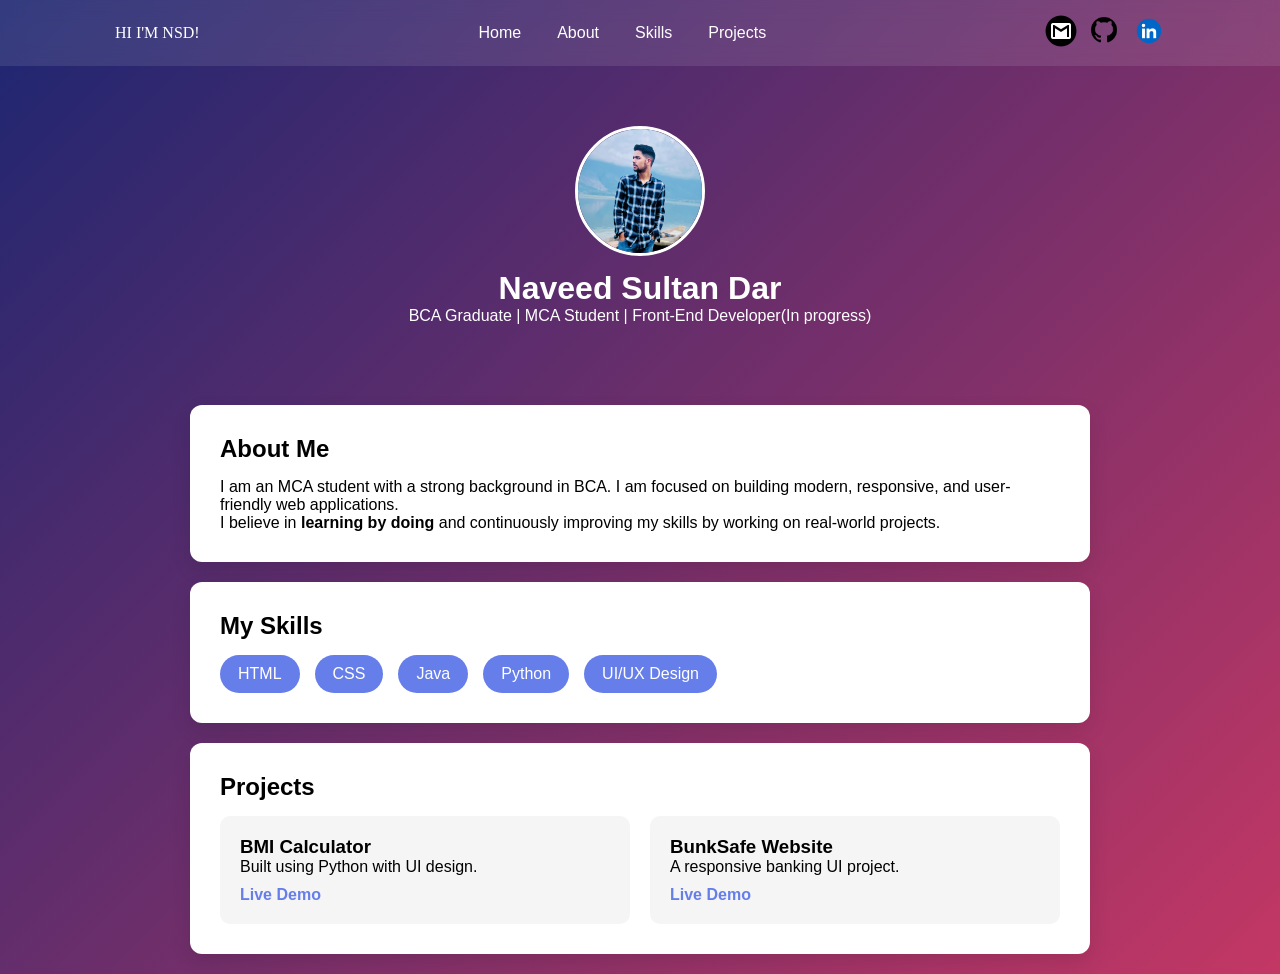
==== index.html @ da2072bf "updated ui" ====
<!DOCTYPE html>
<html lang="en">
<head>
    <meta charset="UTF-8">
    <meta name="author" content="Naveed Sultan">
    <meta name="viewport" content="width=device-width, initial-scale=1.0">
    <title>Naveed Sultan | Portfolio</title>
    <link rel="stylesheet" href="style.css?v=6">
    <link rel="shortcut icon" href="pics/nsd.jpg" type="image/x-icon">
</head>

<body>

<!-- NAVBAR -->
<nav class="navbar">
    <div class="nav-container">

        <p class="logo">HI I'M NSD!</p>

        <ul class="links">
            <li><a href="#">Home</a></li>
            <li><a href="#about">About</a></li>
            <li><a href="#skills">Skills</a></li>
            <li><a href="#projects">Projects</a></li>
        </ul>

        <!-- SOCIALS TOP -->
        <div class="nav-socials">
            <a href="mailto:naveeddar850@gmail.com">
                <img src="pics/gmail.png" alt="gmail">
            </a>
            <a href="https://github.com/naveeddar-codes" target="_blank">
                <img src="pics/github.png" alt="github">
            </a>
            <a href="https://www.linkedin.com/in/naveed-sultan-ba9725393/" target="_blank">
                <img src="pics/linkedin.png" alt="linkedin">
            </a>
        </div>

    </div>
</nav>

<!-- HERO -->
<header class="intro">
    <img src="pics/profile.jpg" alt="Profile" class="profile-img">
    <h1>Naveed Sultan Dar</h1>
    <p>BCA Graduate | MCA Student | Front-End Developer(In progress)</p>
</header>

<!-- ABOUT -->
<section id="about">
    <h2>About Me</h2>
    <p>
        I am an MCA student with a strong background in BCA. I am focused on building
        modern, responsive, and user-friendly web applications.
    </p>
    <p>
        I believe in <strong>learning by doing</strong> and continuously improving my skills by
        working on real-world projects.
    </p>
</section>

<!-- SKILLS -->
<section id="skills">
    <h2>My Skills</h2>

    <div class="skills-container">

        <a href="https://developer.mozilla.org/en-US/docs/Web/HTML" target="_blank" class="skill-card">HTML</a>

        <a href="https://developer.mozilla.org/en-US/docs/Web/CSS" target="_blank" class="skill-card">CSS</a>

        <a href="https://www.java.com/" target="_blank" class="skill-card">Java</a>

        <a href="https://www.python.org/" target="_blank" class="skill-card">Python</a>

        <a href="#" class="skill-card">UI/UX Design</a>

    </div>
</section>

<!-- PROJECTS -->
<section id="projects">
    <h2>Projects</h2>

    <div class="projects-container">

        <!-- BMI -->
        <div class="project-card">
            <h3>BMI Calculator</h3>
            <p>Built using Python with UI design.</p>
            <a href="https://bmi-calculator-1ryn.onrender.com/" target="_blank">Live Demo</a>
        </div>

        <!-- MARS BANK -->
        <div class="project-card">
            <h3>BunkSafe Website</h3>
            <p>A responsive banking UI project.</p>
            <a href="https://bunksafe.onrender.com/" target="_blank">Live Demo</a>
        </div>

   

    </div>
</section>

</body>
</html>
---- style.css ----
/* RESET */
* {
    margin: 0;
    padding: 0;
    box-sizing: border-box;
}

/* BODY */
body {
    font-family: 'Segoe UI', sans-serif;
    background: linear-gradient(135deg, #1d2671, #c33764);
}

/* NAVBAR */
.navbar {
    position: sticky;
    top: 0;
    background: rgba(255,255,255,0.1);
    backdrop-filter: blur(10px);
}

.nav-container {
    display: flex;
    justify-content: space-between;
    align-items: center;
    padding: 15px 25px;
    max-width: 1100px;
    margin: auto;
    flex-wrap: wrap;
}

/* LOGO */
.logo {
    color: white;
    font-family: cursive;
}

/* LINKS */
.links {
    display: flex;
    gap: 12px;
    list-style: none;
    flex-wrap: wrap;
}

.links a {
    color: white;
    text-decoration: none;
    padding: 6px 12px;
    border-radius: 20px;
    transition: 0.3s;
}

.links a:hover {
    background: white;
    color: black;
}

/* SOCIALS */
.nav-socials {
    display: flex;
    gap: 12px;
}

.nav-socials img {
    width: 32px;
    transition: 0.3s;
}

.nav-socials img:hover {
    transform: scale(1.2);
    filter: drop-shadow(0 0 6px rgba(255,255,255,0.8));
}

/* HERO */
.intro {
    text-align: center;
    padding: 60px 20px;
    color: white;
}

.profile-img {
    width: 130px;
    border-radius: 50%;
    border: 3px solid white;
    margin-bottom: 10px;
}

/* SECTIONS */
section {
    background: white;
    margin: 20px auto;
    padding: 30px;
    border-radius: 12px;
    max-width: 900px;
    box-shadow: 0 8px 20px rgba(0,0,0,0.1);
}

h2 {
    margin-bottom: 15px;
}

/* SKILLS */
.skills-container {
    display: flex;
    flex-wrap: wrap;
    gap: 15px;
}

.skill-card {
    background: #667eea;
    color: white;
    padding: 10px 18px;
    border-radius: 25px;
    text-decoration: none;
    transition: 0.3s;
}

.skill-card:hover {
    background: #764ba2;
    transform: scale(1.1);
}

/* PROJECTS */
.projects-container {
    display: flex;
    flex-wrap: wrap;
    gap: 20px;
}

.project-card {
    flex: 1 1 250px;
    background: #f5f5f5;
    padding: 20px;
    border-radius: 10px;
    transition: 0.3s;
}

.project-card:hover {
    transform: translateY(-5px);
}

.project-card a {
    display: inline-block;
    margin-top: 10px;
    text-decoration: none;
    color: #667eea;
    font-weight: bold;
}

/* MOBILE */
@media (max-width: 700px) {
    .nav-container {
        flex-direction: column;
        gap: 10px;
    }

    .links {
        justify-content: center;
    }

    .nav-socials {
        justify-content: center;
    }

    section {
        margin: 15px;
    }
}
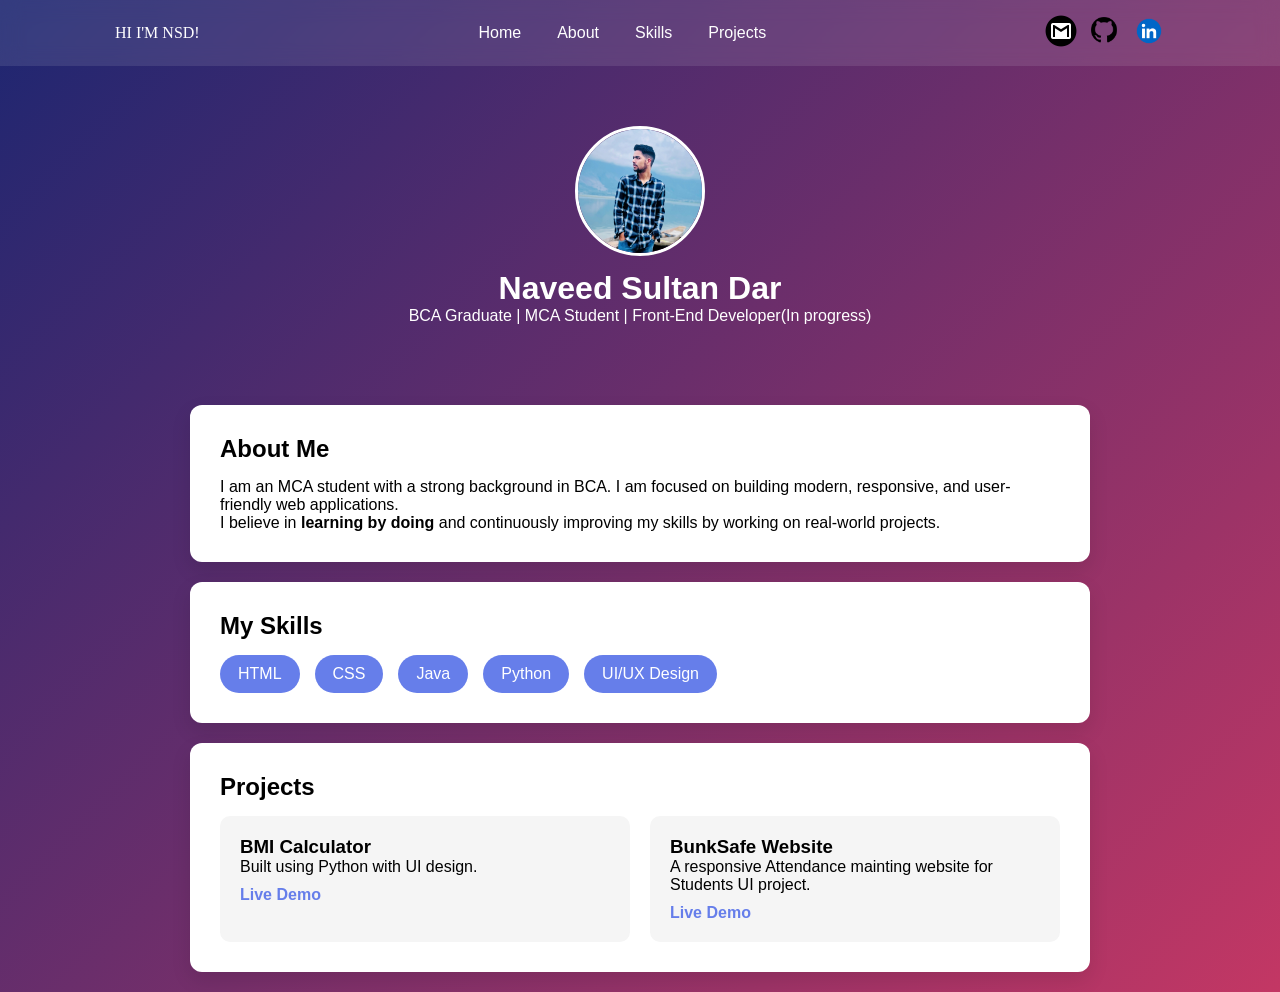
==== commit 64775ef7: "para updated" ====
--- a/index.html
+++ b/index.html
@@ -95,7 +95,7 @@
         <!-- MARS BANK -->
         <div class="project-card">
             <h3>BunkSafe Website</h3>
-            <p>A responsive banking UI project.</p>
+            <p>A responsive Attendance mainting website for Students UI project.</p>
             <a href="https://bunksafe.onrender.com/" target="_blank">Live Demo</a>
         </div>
 
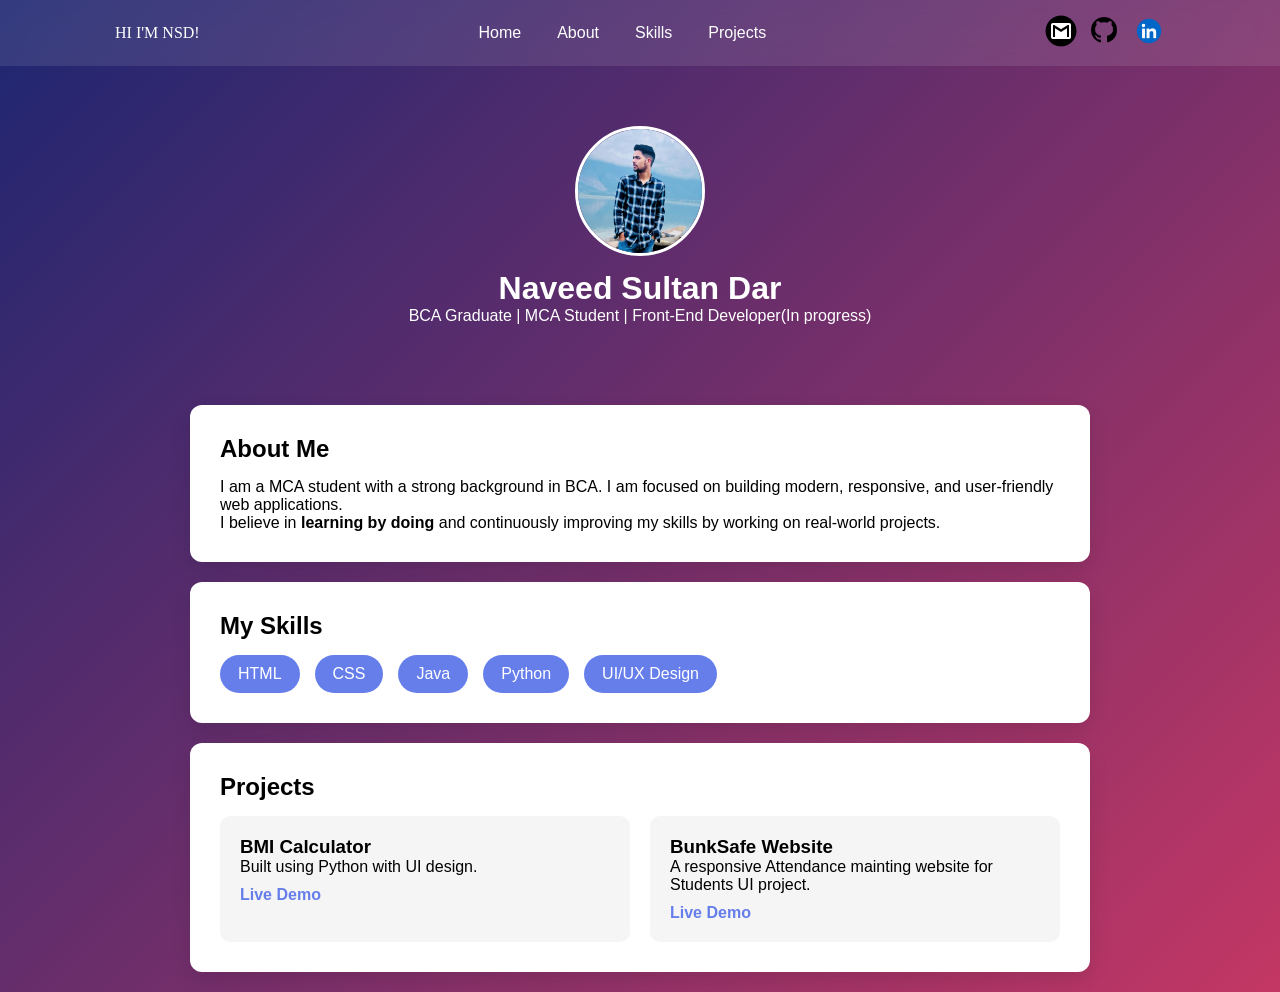
==== commit 093212e7: "about update" ====
--- a/index.html
+++ b/index.html
@@ -51,7 +51,7 @@
 <section id="about">
     <h2>About Me</h2>
     <p>
-        I am an MCA student with a strong background in BCA. I am focused on building
+        I am a MCA student with a strong background in BCA. I am focused on building
         modern, responsive, and user-friendly web applications.
     </p>
     <p>
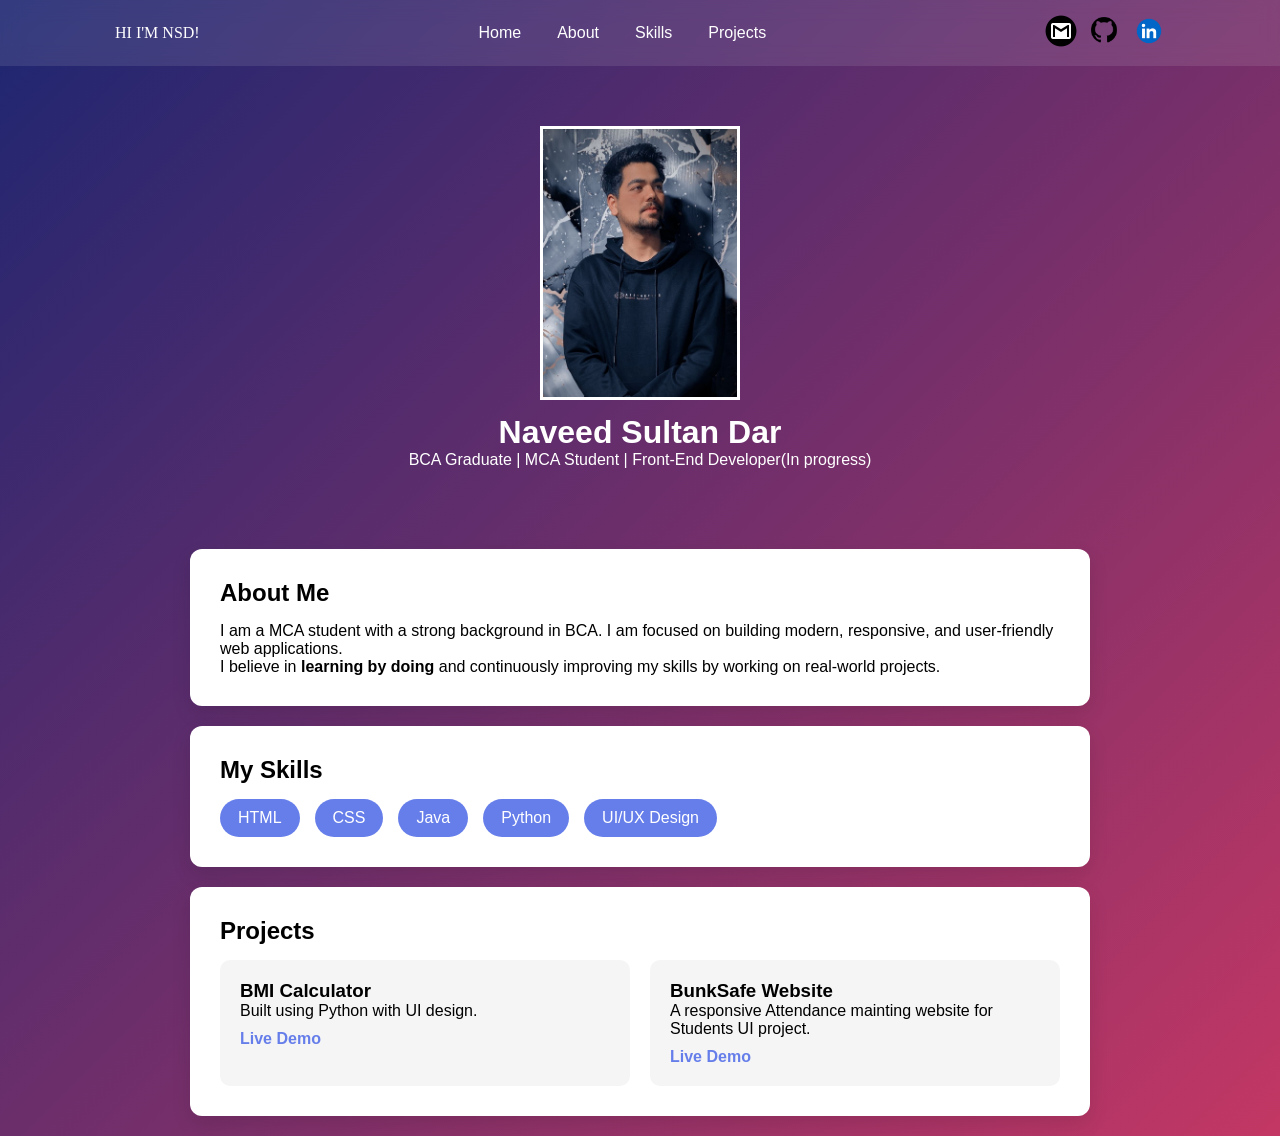
==== commit be9c2f88: "meta desc  added" ====
--- a/index.html
+++ b/index.html
@@ -4,6 +4,7 @@
     <meta charset="UTF-8">
     <meta name="author" content="Naveed Sultan">
     <meta name="viewport" content="width=device-width, initial-scale=1.0">
+    <meta name="description" content="Portfolio, Naveed Sultan, Frontend Developer">
     <title>Naveed Sultan | Portfolio</title>
     <link rel="stylesheet" href="style.css?v=6">
     <link rel="shortcut icon" href="pics/nsd.jpg" type="image/x-icon">
--- a/style.css
+++ b/style.css
@@ -80,8 +80,8 @@
 }
 
 .profile-img {
-    width: 130px;
-    border-radius: 50%;
+    width: 200px;
+    border-radius: 0%;
     border: 3px solid white;
     margin-bottom: 10px;
 }
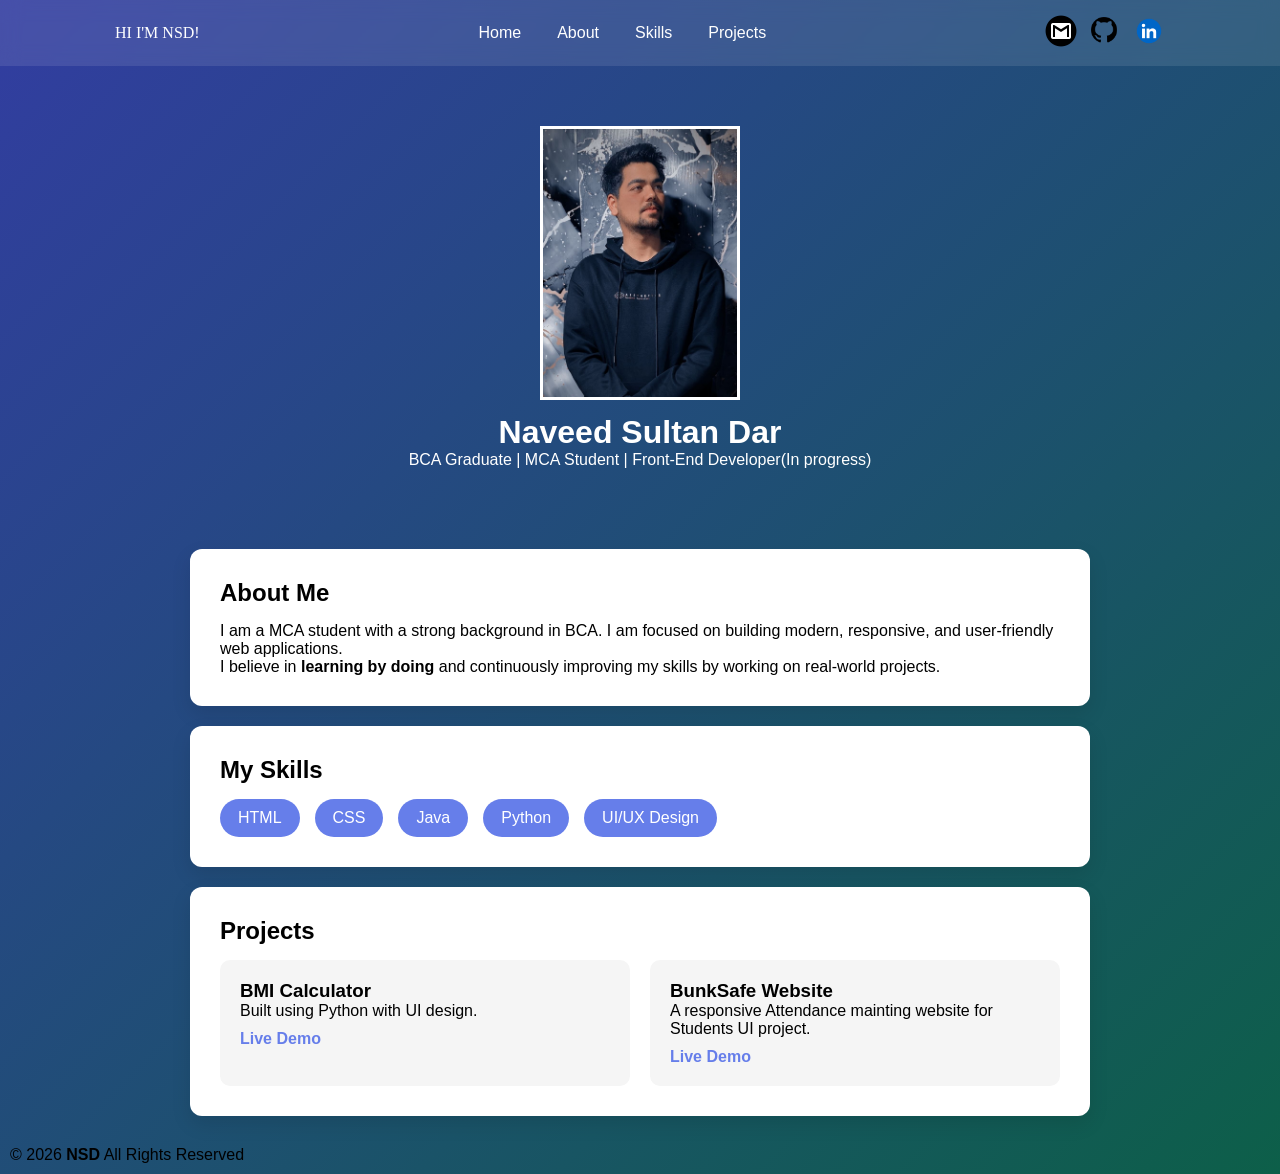
==== commit b33e07b6: "added footer and changed background color" ====
--- a/index.html
+++ b/index.html
@@ -104,6 +104,10 @@
 
     </div>
 </section>
+<footer>
+    <p>&copy; 2026 <strong>NSD</strong> All Rights Reserved</p>
+</footer>
+<script src="script.js"></script>
 
 </body>
 </html>
--- a/style.css
+++ b/style.css
@@ -8,7 +8,7 @@
 /* BODY */
 body {
     font-family: 'Segoe UI', sans-serif;
-    background: linear-gradient(135deg, #1d2671, #c33764);
+    background: linear-gradient(135deg, #323da1, #0d5f49);
 }
 
 /* NAVBAR */
@@ -166,4 +166,8 @@
     section {
         margin: 15px;
     }
+}
+
+footer{
+    padding: 10px;;
 }
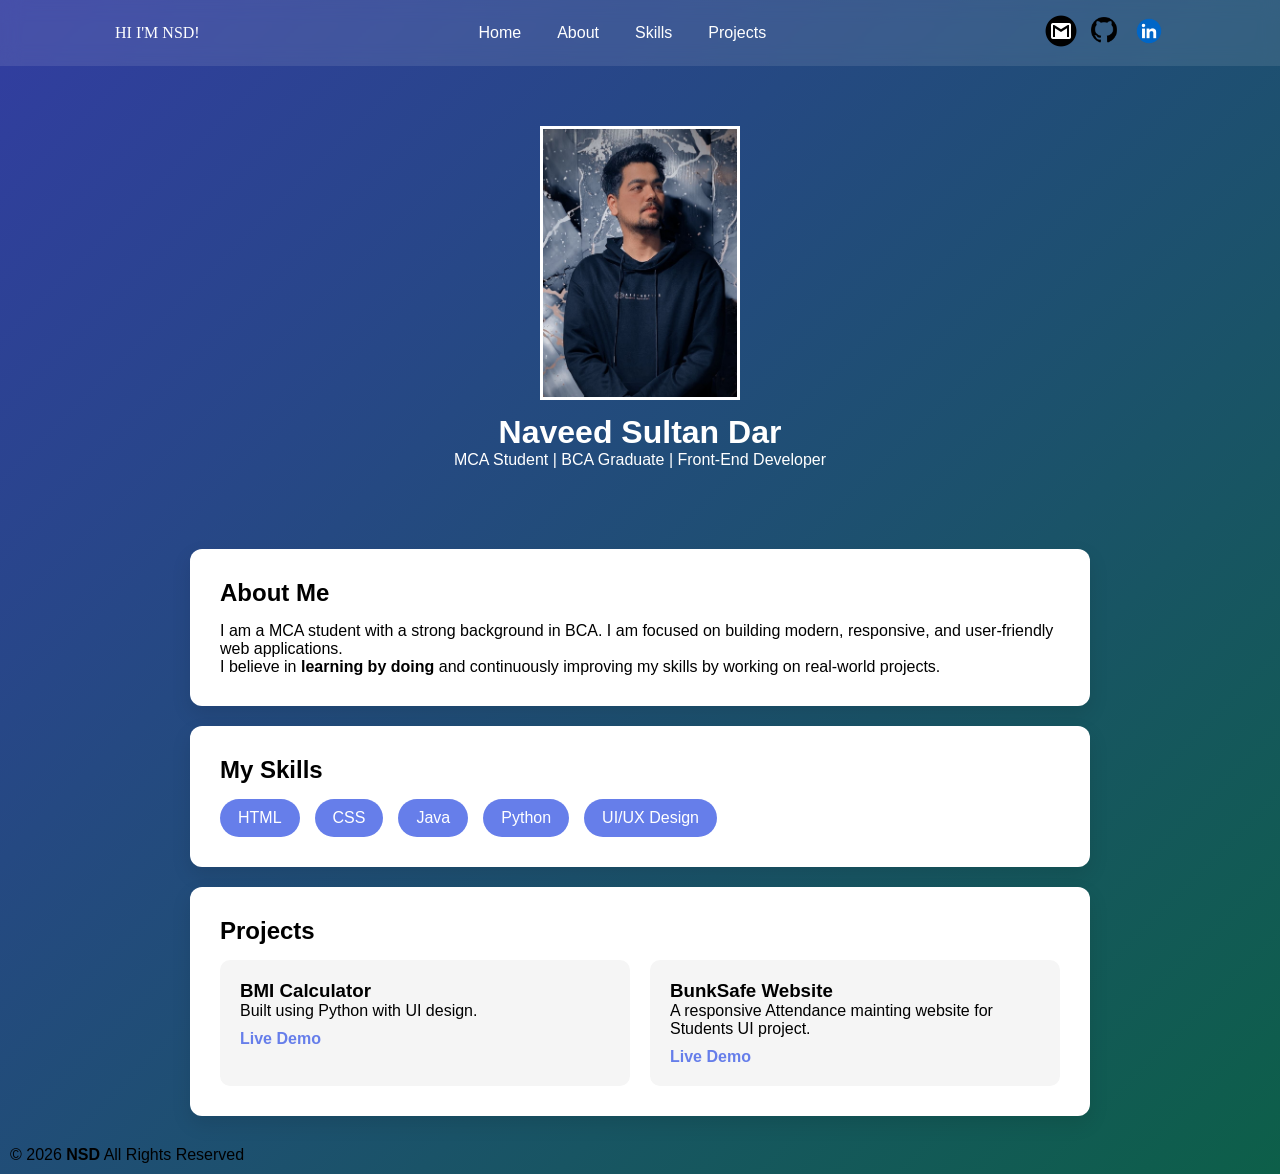
==== commit 79cec4f1: "changed bio" ====
--- a/index.html
+++ b/index.html
@@ -45,7 +45,7 @@
 <header class="intro">
     <img src="pics/profile.jpg" alt="Profile" class="profile-img">
     <h1>Naveed Sultan Dar</h1>
-    <p>BCA Graduate | MCA Student | Front-End Developer(In progress)</p>
+    <p>MCA Student | BCA Graduate | Front-End Developer</p>
 </header>
 
 <!-- ABOUT -->
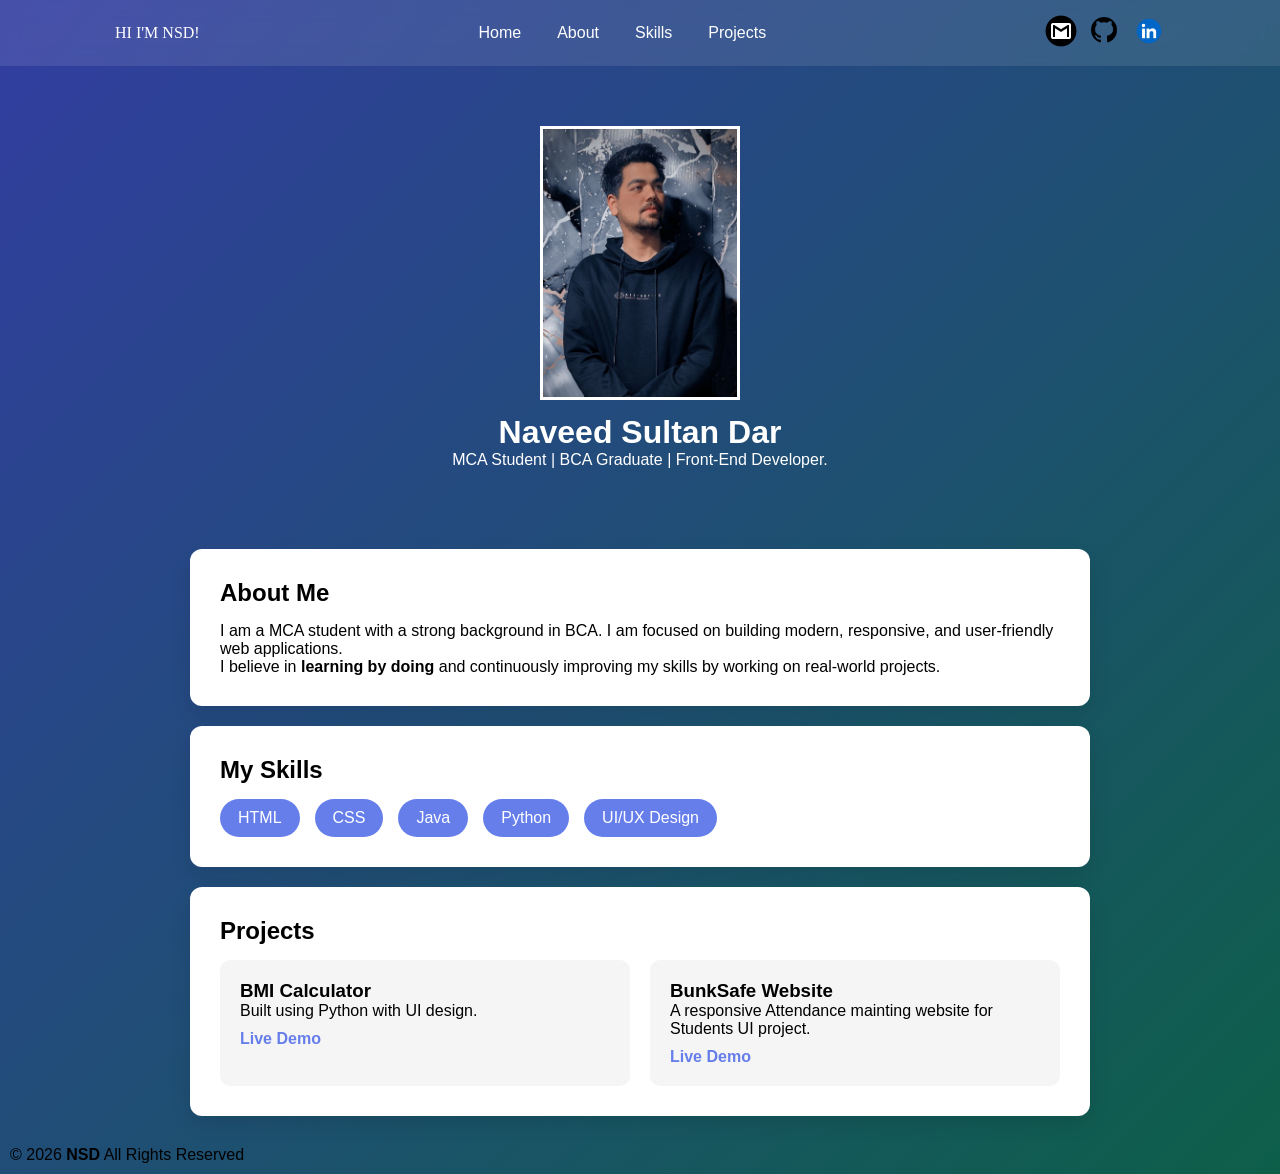
==== commit 68258d18: "testing my first branch" ====
--- a/index.html
+++ b/index.html
@@ -45,7 +45,7 @@
 <header class="intro">
     <img src="pics/profile.jpg" alt="Profile" class="profile-img">
     <h1>Naveed Sultan Dar</h1>
-    <p>MCA Student | BCA Graduate | Front-End Developer</p>
+    <p>MCA Student | BCA Graduate | Front-End Developer.</p>
 </header>
 
 <!-- ABOUT -->
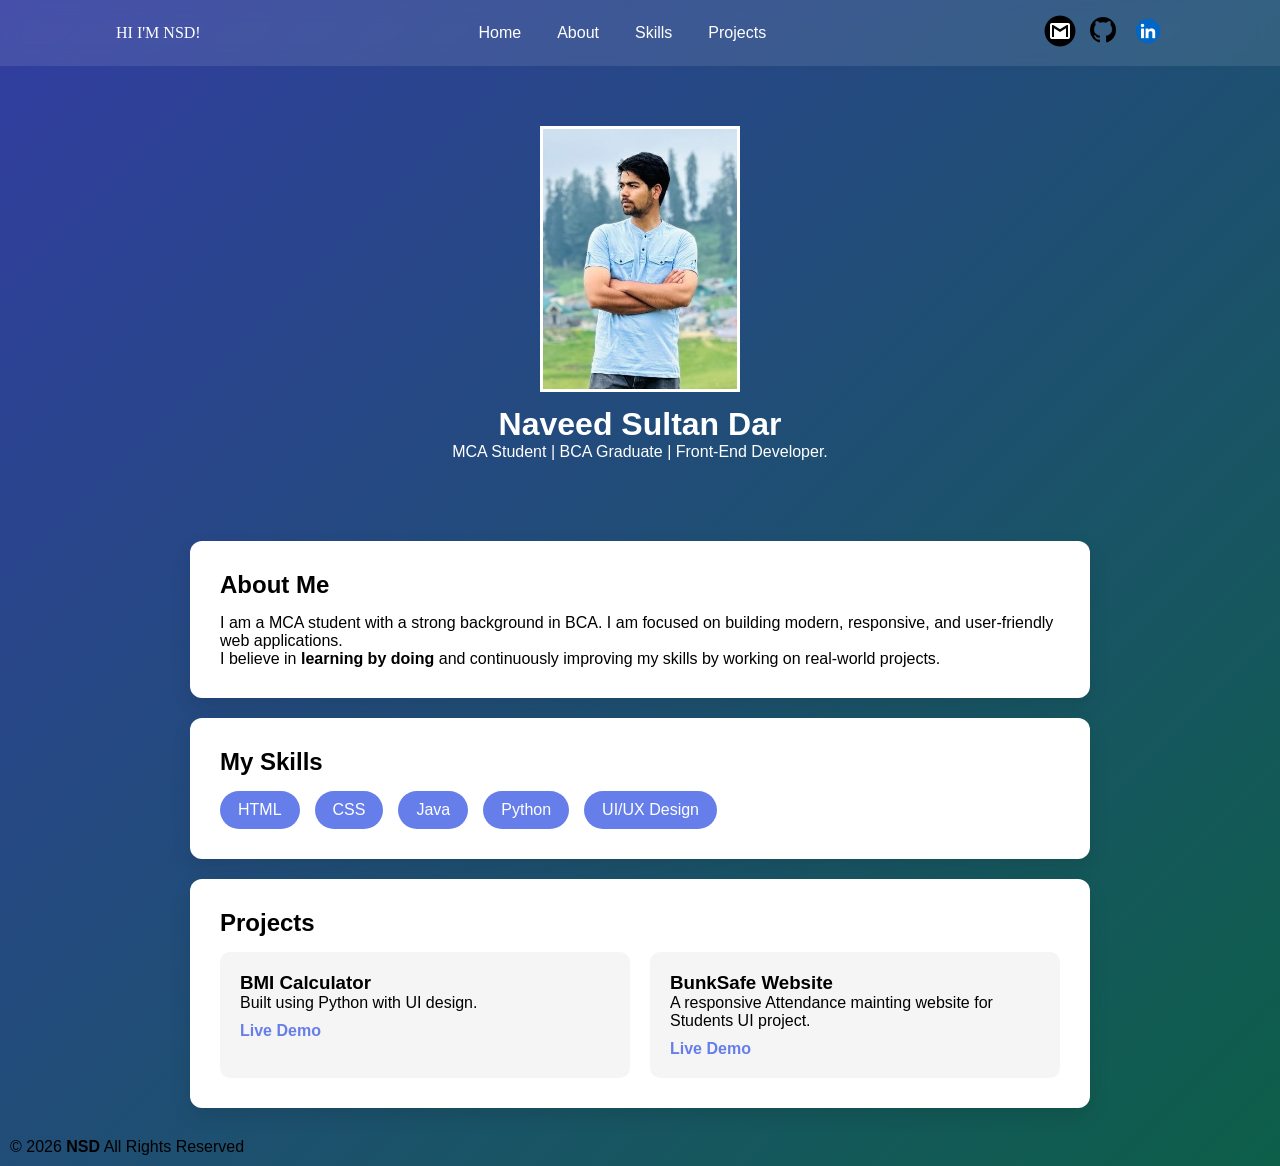
==== commit 0d6b116b: "updated profile" ====
--- a/index.html
+++ b/index.html
@@ -6,7 +6,7 @@
     <meta name="viewport" content="width=device-width, initial-scale=1.0">
     <meta name="description" content="Portfolio, Naveed Sultan, Frontend Developer">
     <title>Naveed Sultan | Portfolio</title>
-    <link rel="stylesheet" href="style.css?v=6">
+    <link rel="stylesheet" href="css/style.css">
     <link rel="shortcut icon" href="pics/nsd.jpg" type="image/x-icon">
 </head>
 
--- a/css/style.css
+++ b/css/style.css
@@ -0,0 +1,188 @@
+/* RESET */
+* {
+    margin: 0;
+    padding: 0;
+    box-sizing: border-box;
+}
+
+/* BODY */
+body {
+    font-family: 'Segoe UI', sans-serif;
+    background: linear-gradient(135deg, #323da1, #0d5f49);
+}
+
+/* NAVBAR */
+.navbar {
+    position: sticky;
+    top: 0;
+    background: rgba(255,255,255,0.1);
+    backdrop-filter: blur(10px);
+}
+
+.nav-container {
+    display: flex;
+    justify-content: space-between;
+    align-items: center;
+    padding: 15px 26px;
+    max-width: 1100px;
+    margin: auto;
+    flex-wrap: wrap;
+}
+
+/* LOGO */
+.logo {
+    color: white;
+    font-family: cursive;
+}
+
+/* LINKS */
+.links {
+    display: flex;
+    gap: 12px;
+    list-style: none;
+    flex-wrap: wrap;
+}
+
+.links a {
+    color: white;
+    text-decoration: none;
+    padding: 6px 12px;
+    border-radius: 20px;
+    transition: 0.3s;
+}
+
+.links a:hover {
+    background: white;
+    color: black;
+}
+
+/* SOCIALS */
+.nav-socials {
+    display: flex;
+    gap: 12px;
+}
+
+.nav-socials img {
+    width: 32px;
+    transition: 0.3s;
+}
+
+.nav-socials img:hover {
+    transform: scale(1.2);
+    filter: drop-shadow(0 0 6px rgba(255,255,255,0.8));
+}
+
+/* HERO */
+.intro {
+    text-align: center;
+    padding: 60px 20px;
+    color: white;
+}
+
+.profile-img {
+    width: 200px;
+    border-radius: 0%;
+    border: 3px solid white;
+    margin-bottom: 10px;
+}
+
+/* SECTIONS */
+section {
+    background: white;
+    margin: 20px auto;
+    padding: 30px;
+    border-radius: 12px;
+    max-width: 900px;
+    box-shadow: 0 8px 20px rgba(0,0,0,0.1);
+}
+
+h2 {
+    margin-bottom: 15px;
+}
+
+/* SKILLS */
+.skills-container {
+    display: flex;
+    flex-wrap: wrap;
+    gap: 15px;
+}
+
+.skill-card {
+    background: #667eea;
+    color: white;
+    padding: 10px 18px;
+    border-radius: 25px;
+    text-decoration: none;
+    transition: 0.3s;
+}
+
+.skill-card:hover {
+    background: #764ba2;
+    transform: scale(1.1);
+}
+
+/* PROJECTS */
+.projects-container {
+    display: flex;
+    flex-wrap: wrap;
+    gap: 20px;
+}
+
+.project-card {
+    flex: 1 1 250px;
+    background: #f5f5f5;
+    padding: 20px;
+    border-radius: 10px;
+    transition: 0.3s;
+}
+
+.project-card:hover {
+    transform: translateY(-5px);
+}
+
+.project-card a {
+    display: inline-block;
+    margin-top: 10px;
+    text-decoration: none;
+    color: #667eea;
+    font-weight: bold;
+}
+
+/* MOBILE */
+@media (max-width: 700px) {
+    .nav-container {
+        flex-direction: column;
+        gap: 10px;
+    }
+
+    .links {
+        justify-content: center;
+    }
+
+    .nav-socials {
+        justify-content: center;
+    }
+
+    section {
+        margin: 15px;
+    }
+}
+
+footer{
+    padding: 10px;;
+}
+
+/* contact page */
+
+#contact-page{
+    background:none;
+}
+
+input:focus{
+        outline: 1px solid rgb(48, 48, 227);
+        outline-offset: 3px;
+    }
+#field{
+    border-radius: 20px;
+    border: 1px solid black;
+}
